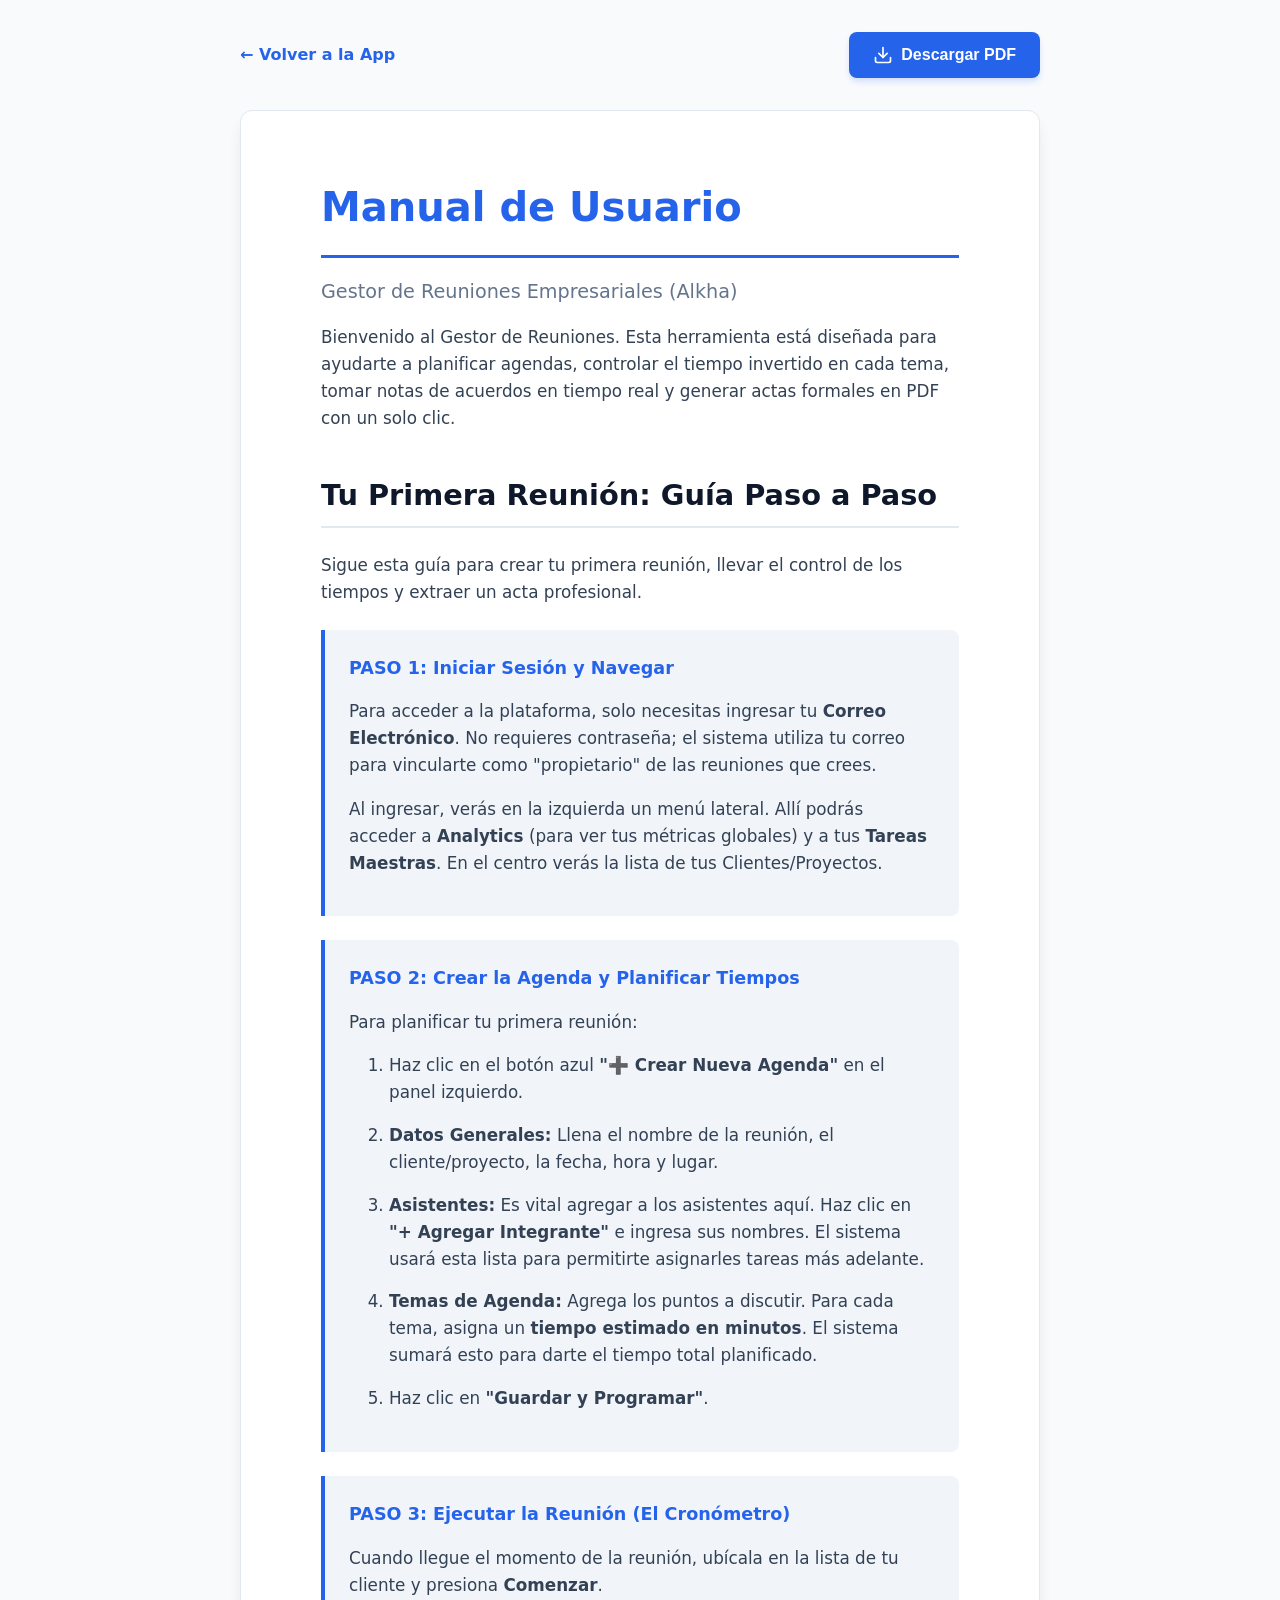
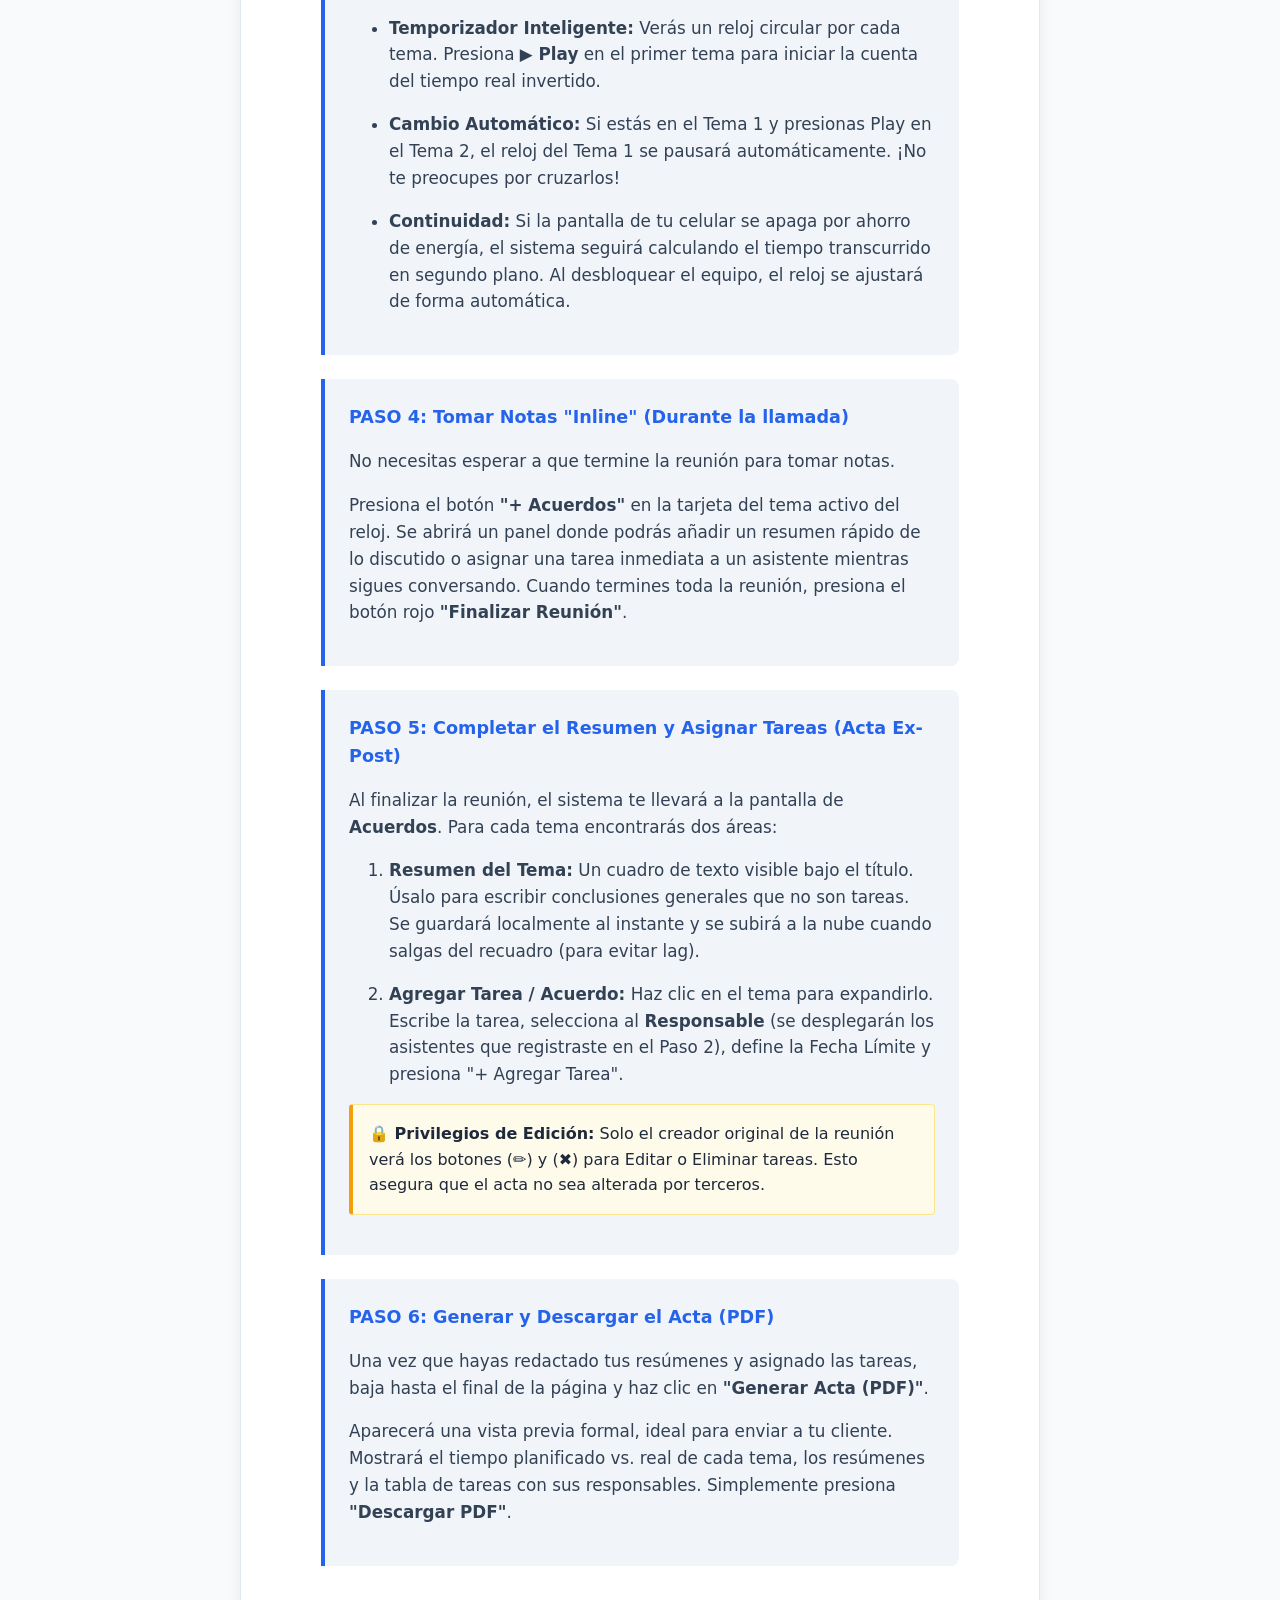
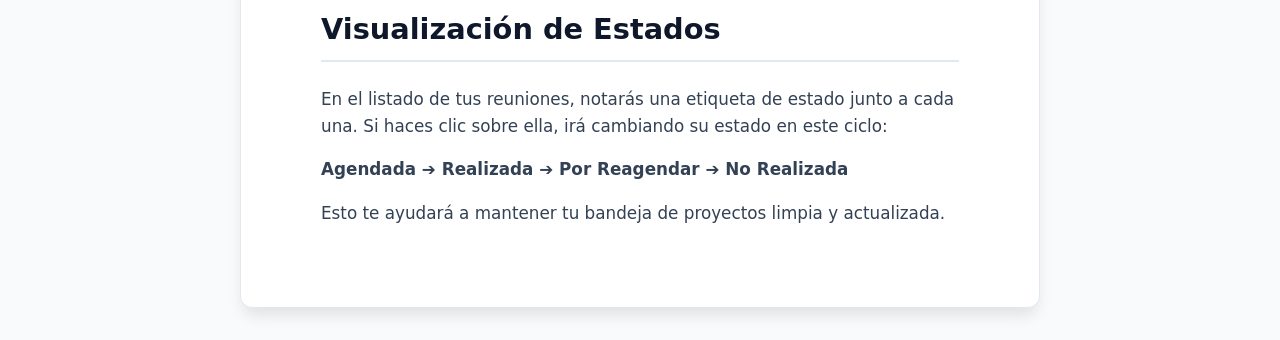
==== manual.html @ 11c789bb "feat: añadir manual de usuario interactivo y descargable" ====
<!DOCTYPE html>
<html lang="es">
<head>
    <meta charset="UTF-8">
    <meta name="viewport" content="width=device-width, initial-scale=1.0">
    <title>Manual de Usuario - Gestor de Reuniones</title>
    <style>
        :root {
            --primary: #2563eb;
            --primary-dark: #1d4ed8;
            --text-main: #1e293b;
            --text-muted: #64748b;
            --bg-body: #f8fafc;
            --paper: #ffffff;
            --border: #e2e8f0;
        }

        body {
            font-family: 'Segoe UI', system-ui, -apple-system, sans-serif;
            background-color: var(--bg-body);
            color: var(--text-main);
            margin: 0;
            padding: 2rem;
            line-height: 1.6;
        }

        .container {
            max-width: 800px;
            margin: 0 auto;
        }

        .top-bar {
            display: flex;
            justify-content: space-between;
            align-items: center;
            margin-bottom: 2rem;
        }

        .btn-download {
            background-color: var(--primary);
            color: white;
            border: none;
            padding: 0.8rem 1.5rem;
            border-radius: 8px;
            font-size: 1rem;
            font-weight: 600;
            cursor: pointer;
            transition: background 0.2s;
            display: flex;
            align-items: center;
            gap: 0.5rem;
            box-shadow: 0 4px 6px -1px rgba(37, 99, 235, 0.2);
        }

        .btn-download:hover {
            background-color: var(--primary-dark);
        }

        .document-wrapper {
            background: var(--paper);
            padding: 4rem 5rem;
            border-radius: 12px;
            box-shadow: 0 10px 15px -3px rgba(0, 0, 0, 0.1);
            border: 1px solid var(--border);
        }

        h1 {
            color: var(--primary);
            font-size: 2.5rem;
            margin-top: 0;
            margin-bottom: 0.5rem;
            border-bottom: 3px solid var(--primary);
            padding-bottom: 1rem;
        }

        h2 {
            color: #0f172a;
            font-size: 1.8rem;
            margin-top: 2.5rem;
            border-bottom: 2px solid var(--border);
            padding-bottom: 0.5rem;
        }

        h3 {
            color: var(--primary-dark);
            font-size: 1.3rem;
            margin-top: 2rem;
        }

        p, li {
            font-size: 1.05rem;
            color: #334155;
            margin-bottom: 1rem;
        }

        .step-box {
            background: #f1f5f9;
            border-left: 4px solid var(--primary);
            padding: 1.5rem;
            margin: 1.5rem 0;
            border-radius: 0 8px 8px 0;
        }

        .step-number {
            font-weight: bold;
            color: var(--primary);
            font-size: 1.1rem;
            display: block;
            margin-bottom: 0.5rem;
        }

        img {
            max-width: 100%;
            border-radius: 8px;
            border: 1px solid var(--border);
            margin: 1rem 0;
        }

        .alert {
            background: #fffbeb;
            border: 1px solid #fde68a;
            border-left: 4px solid #f59e0b;
            padding: 1rem;
            border-radius: 4px;
            margin: 1rem 0;
        }

        /* Print styles for perfect PDF generation */
        @media print {
            body {
                background-color: white;
                padding: 0;
            }
            .top-bar {
                display: none; /* Hide download button when printing */
            }
            .document-wrapper {
                box-shadow: none;
                border: none;
                padding: 0;
            }
            .container {
                max-width: 100%;
            }
            @page {
                margin: 2cm;
            }
            h2, h3 {
                page-break-after: avoid;
            }
            .step-box {
                page-break-inside: avoid;
            }
        }
        
        /* Mobile responsive */
        @media (max-width: 768px) {
            .document-wrapper {
                padding: 2rem;
            }
            body {
                padding: 1rem;
            }
        }
    </style>
</head>
<body>

    <div class="container">
        <div class="top-bar">
            <div>
                <a href="index.html" style="color: var(--primary); text-decoration: none; font-weight: bold;">← Volver a la App</a>
            </div>
            <button class="btn-download" onclick="window.print()">
                <svg width="20" height="20" fill="none" stroke="currentColor" stroke-width="2" viewBox="0 0 24 24" stroke-linecap="round" stroke-linejoin="round"><path d="M21 15v4a2 2 0 0 1-2 2H5a2 2 0 0 1-2-2v-4"></path><polyline points="7 10 12 15 17 10"></polyline><line x1="12" y1="15" x2="12" y2="3"></line></svg>
                Descargar PDF
            </button>
        </div>

        <div class="document-wrapper">
            <h1>Manual de Usuario</h1>
            <p style="font-size: 1.2rem; color: var(--text-muted);">Gestor de Reuniones Empresariales (Alkha)</p>
            
            <p>Bienvenido al Gestor de Reuniones. Esta herramienta está diseñada para ayudarte a planificar agendas, controlar el tiempo invertido en cada tema, tomar notas de acuerdos en tiempo real y generar actas formales en PDF con un solo clic.</p>

            <h2>Tu Primera Reunión: Guía Paso a Paso</h2>
            <p>Sigue esta guía para crear tu primera reunión, llevar el control de los tiempos y extraer un acta profesional.</p>

            <div class="step-box">
                <span class="step-number">PASO 1: Iniciar Sesión y Navegar</span>
                <p>Para acceder a la plataforma, solo necesitas ingresar tu <strong>Correo Electrónico</strong>. No requieres contraseña; el sistema utiliza tu correo para vincularte como "propietario" de las reuniones que crees.</p>
                <p>Al ingresar, verás en la izquierda un menú lateral. Allí podrás acceder a <strong>Analytics</strong> (para ver tus métricas globales) y a tus <strong>Tareas Maestras</strong>. En el centro verás la lista de tus Clientes/Proyectos.</p>
            </div>

            <div class="step-box">
                <span class="step-number">PASO 2: Crear la Agenda y Planificar Tiempos</span>
                <p>Para planificar tu primera reunión:</p>
                <ol>
                    <li>Haz clic en el botón azul <strong>"➕ Crear Nueva Agenda"</strong> en el panel izquierdo.</li>
                    <li><strong>Datos Generales:</strong> Llena el nombre de la reunión, el cliente/proyecto, la fecha, hora y lugar.</li>
                    <li><strong>Asistentes:</strong> Es vital agregar a los asistentes aquí. Haz clic en <strong>"+ Agregar Integrante"</strong> e ingresa sus nombres. El sistema usará esta lista para permitirte asignarles tareas más adelante.</li>
                    <li><strong>Temas de Agenda:</strong> Agrega los puntos a discutir. Para cada tema, asigna un <strong>tiempo estimado en minutos</strong>. El sistema sumará esto para darte el tiempo total planificado.</li>
                    <li>Haz clic en <strong>"Guardar y Programar"</strong>.</li>
                </ol>
            </div>

            <div class="step-box">
                <span class="step-number">PASO 3: Ejecutar la Reunión (El Cronómetro)</span>
                <p>Cuando llegue el momento de la reunión, ubícala en la lista de tu cliente y presiona <strong>Comenzar</strong>.</p>
                <ul>
                    <li><strong>Temporizador Inteligente:</strong> Verás un reloj circular por cada tema. Presiona <strong>▶ Play</strong> en el primer tema para iniciar la cuenta del tiempo real invertido.</li>
                    <li><strong>Cambio Automático:</strong> Si estás en el Tema 1 y presionas Play en el Tema 2, el reloj del Tema 1 se pausará automáticamente. ¡No te preocupes por cruzarlos!</li>
                    <li><strong>Continuidad:</strong> Si la pantalla de tu celular se apaga por ahorro de energía, el sistema seguirá calculando el tiempo transcurrido en segundo plano. Al desbloquear el equipo, el reloj se ajustará de forma automática.</li>
                </ul>
            </div>

            <div class="step-box">
                <span class="step-number">PASO 4: Tomar Notas "Inline" (Durante la llamada)</span>
                <p>No necesitas esperar a que termine la reunión para tomar notas.</p>
                <p>Presiona el botón <strong>"+ Acuerdos"</strong> en la tarjeta del tema activo del reloj. Se abrirá un panel donde podrás añadir un resumen rápido de lo discutido o asignar una tarea inmediata a un asistente mientras sigues conversando. Cuando termines toda la reunión, presiona el botón rojo <strong>"Finalizar Reunión"</strong>.</p>
            </div>

            <div class="step-box">
                <span class="step-number">PASO 5: Completar el Resumen y Asignar Tareas (Acta Ex-Post)</span>
                <p>Al finalizar la reunión, el sistema te llevará a la pantalla de <strong>Acuerdos</strong>. Para cada tema encontrarás dos áreas:</p>
                <ol>
                    <li><strong>Resumen del Tema:</strong> Un cuadro de texto visible bajo el título. Úsalo para escribir conclusiones generales que no son tareas. Se guardará localmente al instante y se subirá a la nube cuando salgas del recuadro (para evitar lag).</li>
                    <li><strong>Agregar Tarea / Acuerdo:</strong> Haz clic en el tema para expandirlo. Escribe la tarea, selecciona al <strong>Responsable</strong> (se desplegarán los asistentes que registraste en el Paso 2), define la Fecha Límite y presiona "+ Agregar Tarea".</li>
                </ol>
                <div class="alert">
                    <strong>🔒 Privilegios de Edición:</strong> Solo el creador original de la reunión verá los botones (✏️) y (✖️) para Editar o Eliminar tareas. Esto asegura que el acta no sea alterada por terceros.
                </div>
            </div>

            <div class="step-box">
                <span class="step-number">PASO 6: Generar y Descargar el Acta (PDF)</span>
                <p>Una vez que hayas redactado tus resúmenes y asignado las tareas, baja hasta el final de la página y haz clic en <strong>"Generar Acta (PDF)"</strong>.</p>
                <p>Aparecerá una vista previa formal, ideal para enviar a tu cliente. Mostrará el tiempo planificado vs. real de cada tema, los resúmenes y la tabla de tareas con sus responsables. Simplemente presiona <strong>"Descargar PDF"</strong>.</p>
            </div>

            <h2>Visualización de Estados</h2>
            <p>En el listado de tus reuniones, notarás una etiqueta de estado junto a cada una. Si haces clic sobre ella, irá cambiando su estado en este ciclo:</p>
            <p><strong>Agendada ➔ Realizada ➔ Por Reagendar ➔ No Realizada</strong></p>
            <p>Esto te ayudará a mantener tu bandeja de proyectos limpia y actualizada.</p>

        </div>
    </div>

</body>
</html>
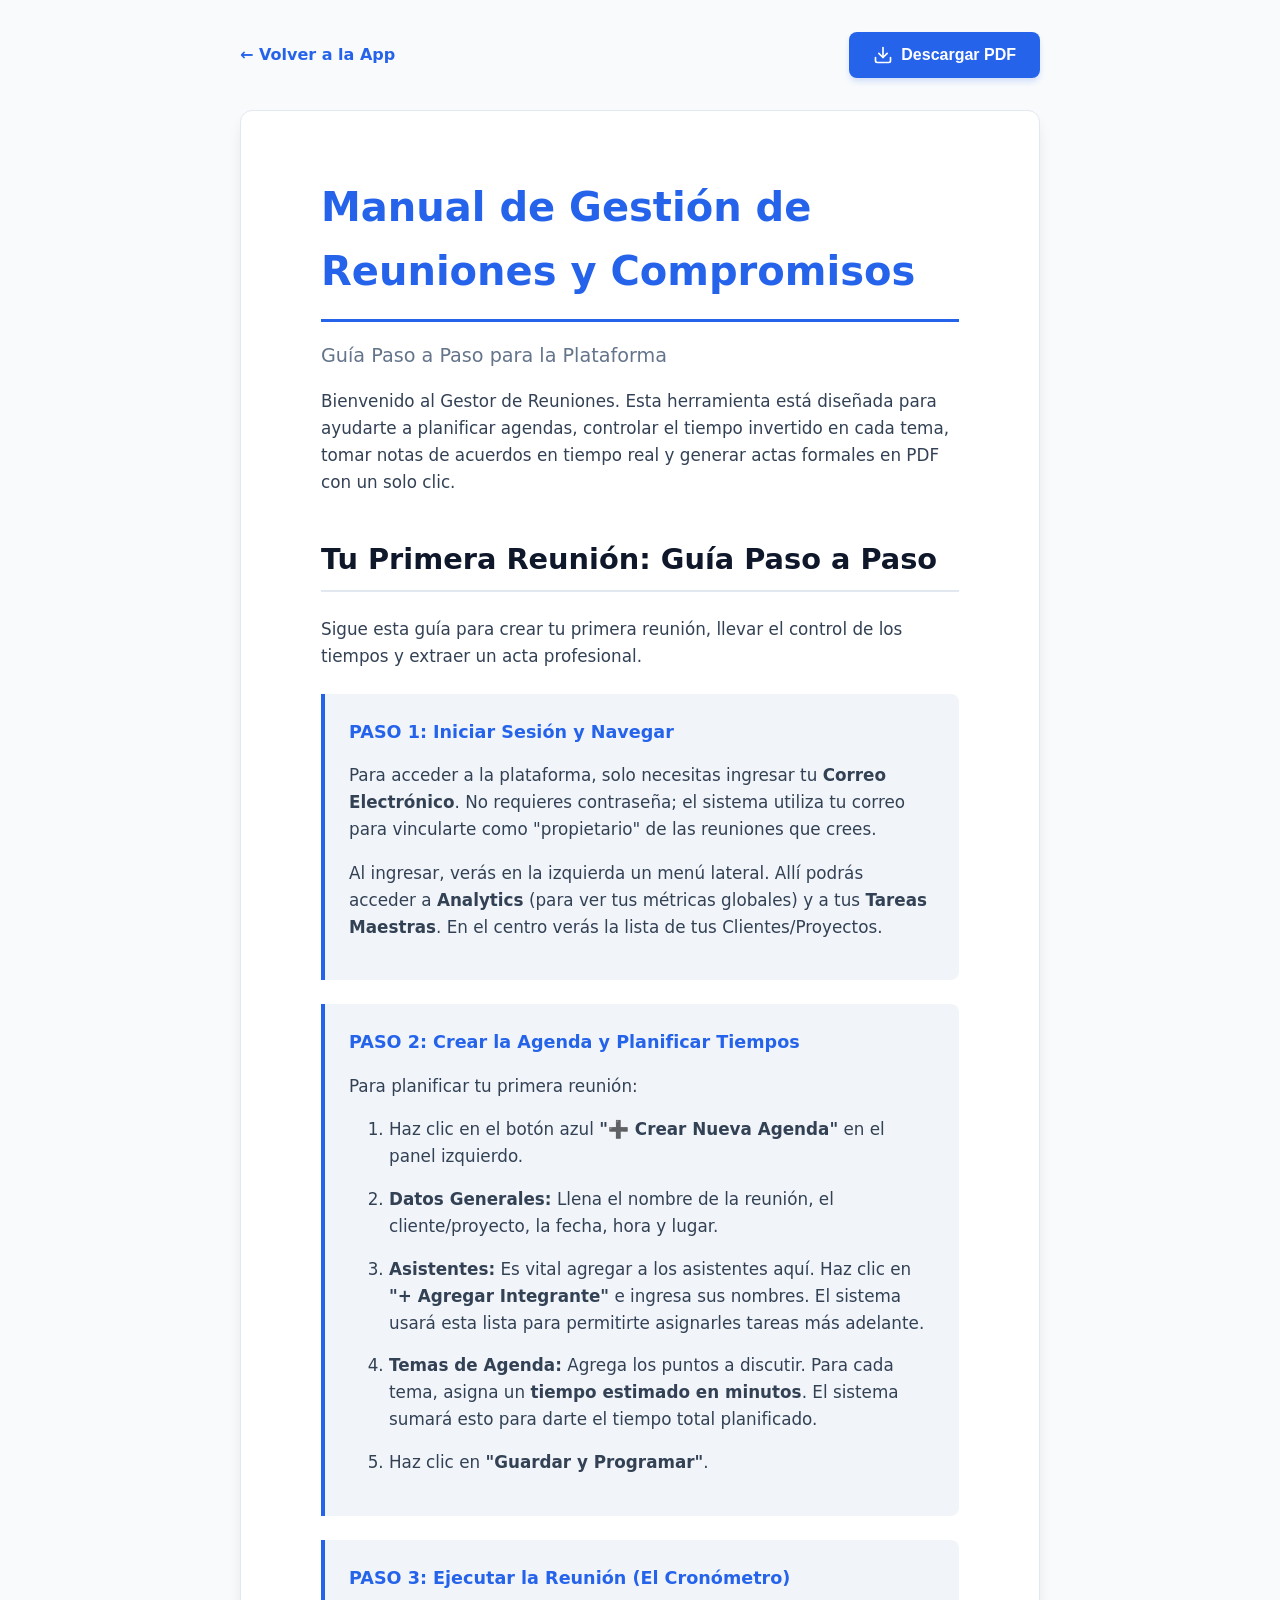
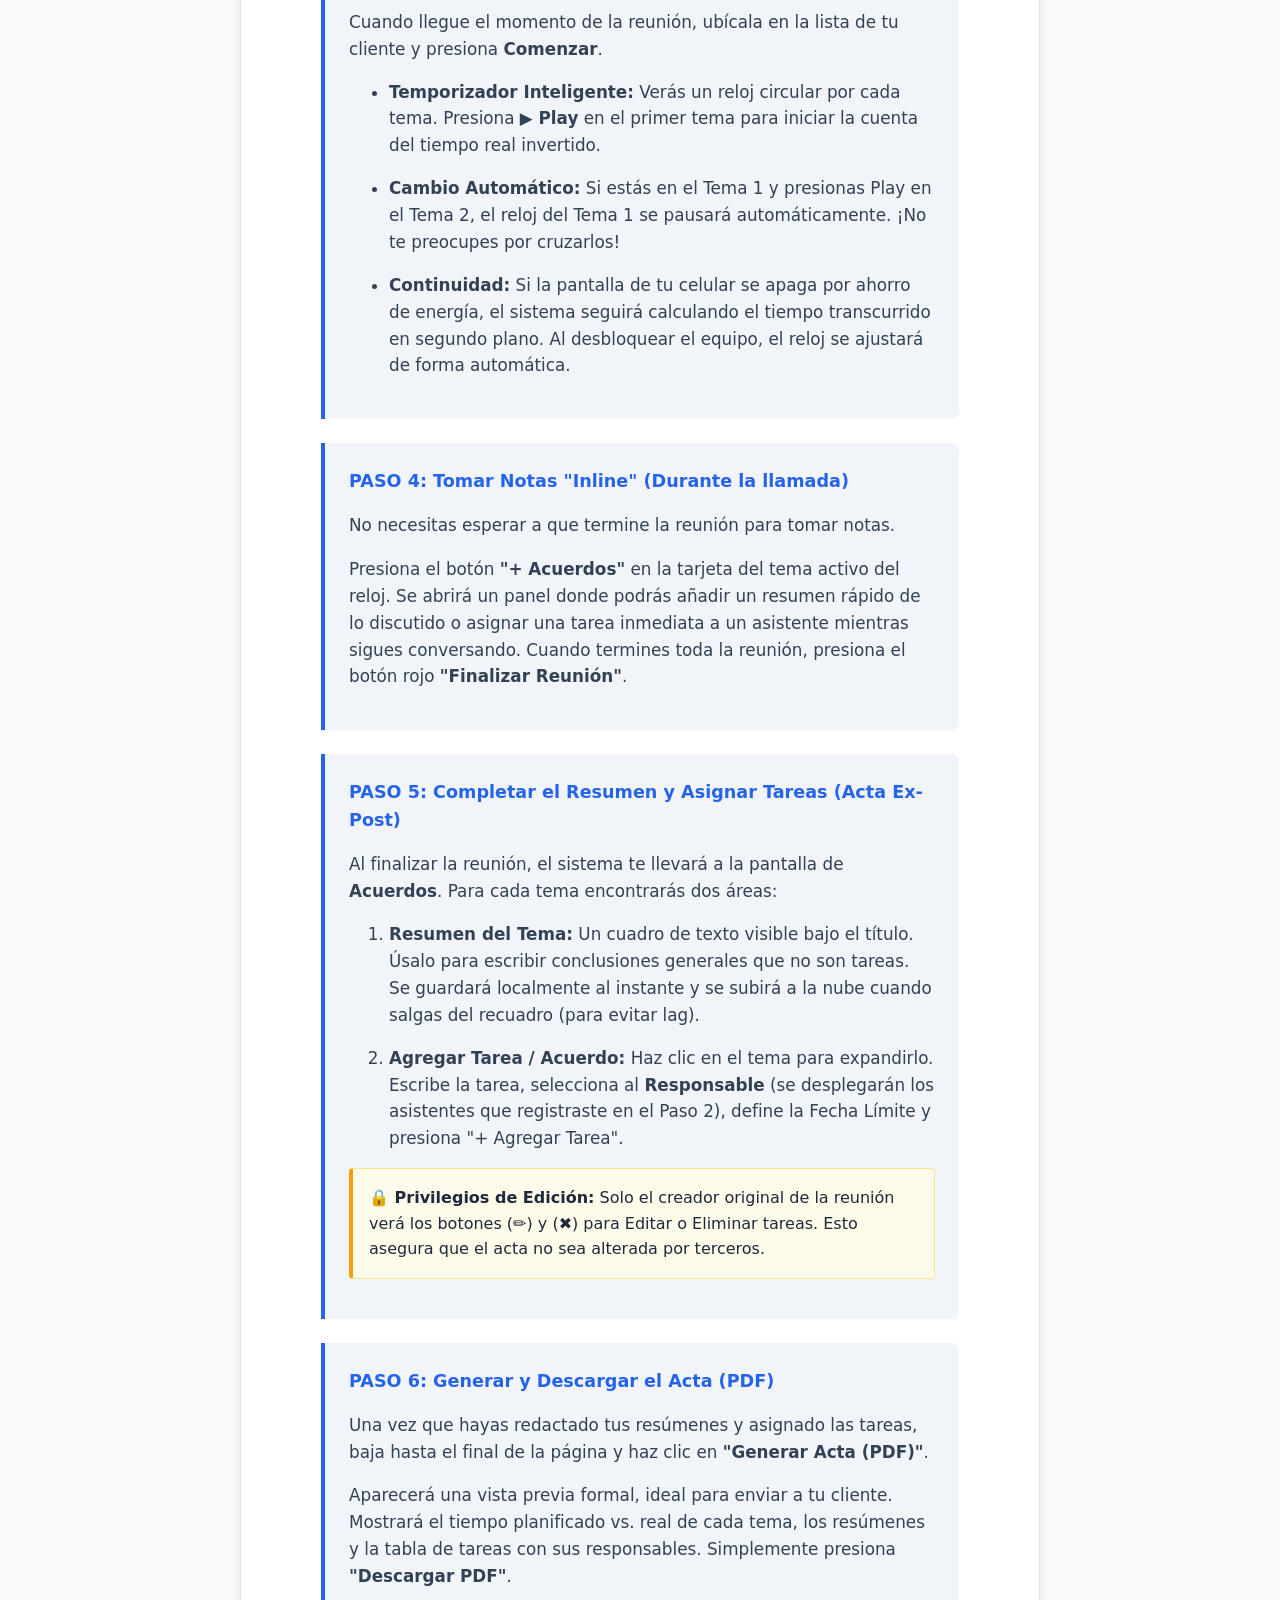
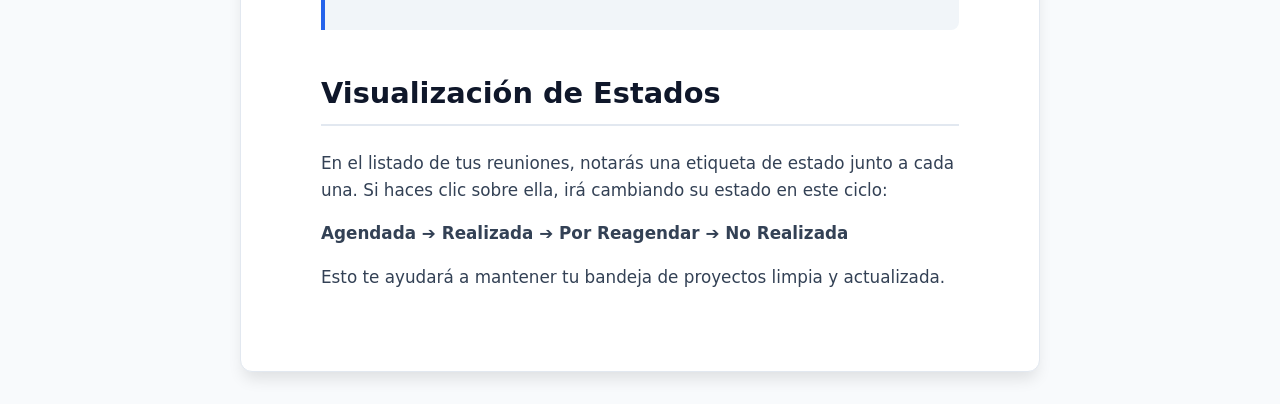
==== commit a0c7b5a2: "fix: actualizar título oficial del manual" ====
--- a/manual.html
+++ b/manual.html
@@ -178,8 +178,8 @@
         </div>
 
         <div class="document-wrapper">
-            <h1>Manual de Usuario</h1>
-            <p style="font-size: 1.2rem; color: var(--text-muted);">Gestor de Reuniones Empresariales (Alkha)</p>
+            <h1>Manual de Gestión de Reuniones y Compromisos</h1>
+            <p style="font-size: 1.2rem; color: var(--text-muted);">Guía Paso a Paso para la Plataforma</p>
             
             <p>Bienvenido al Gestor de Reuniones. Esta herramienta está diseñada para ayudarte a planificar agendas, controlar el tiempo invertido en cada tema, tomar notas de acuerdos en tiempo real y generar actas formales en PDF con un solo clic.</p>
 
